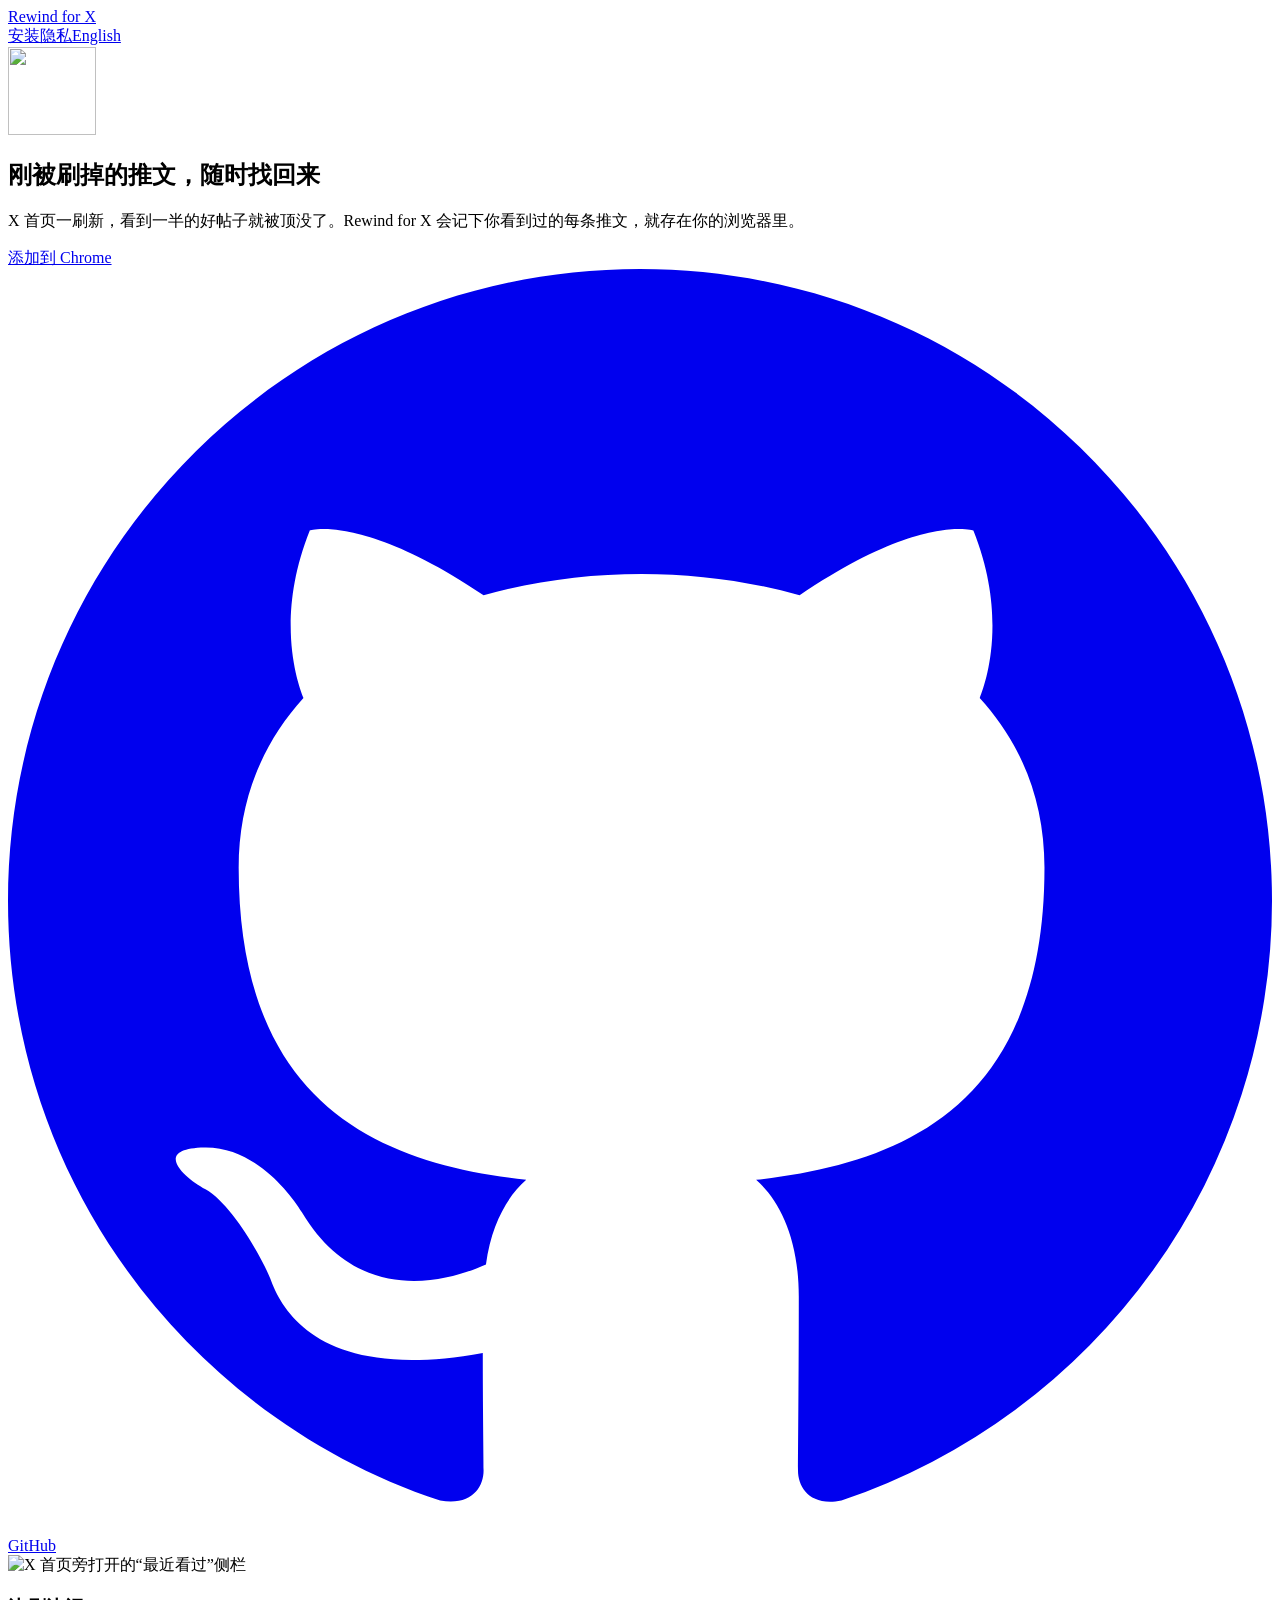
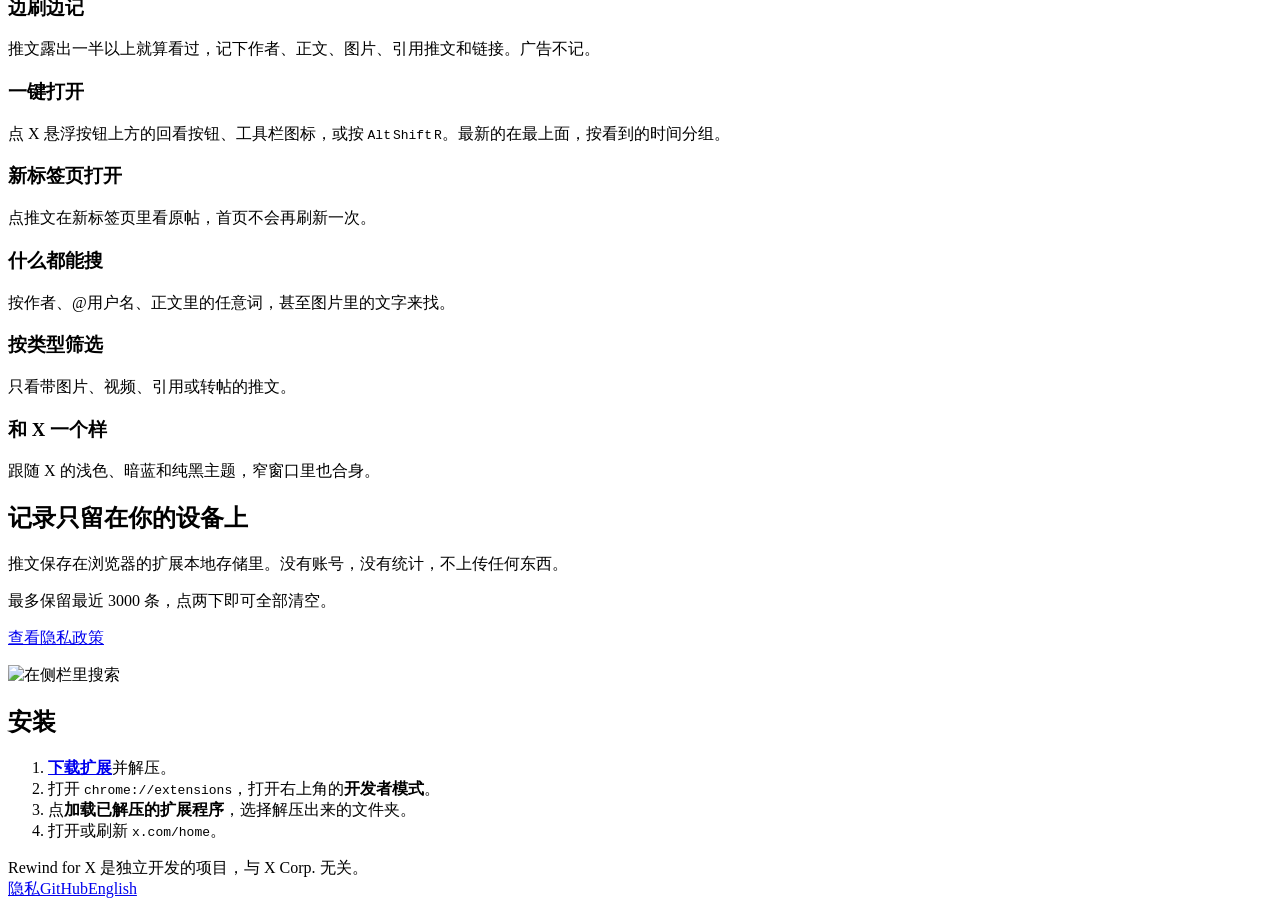
==== site/zh/index.html @ 649a25bd "Website at rewindforx.com English and Chinese home pages, the privacy policy and a 404 page in site/" ====
<!doctype html>
<html lang="zh-CN">
<head>
<meta charset="utf-8">
<meta name="viewport" content="width=device-width, initial-scale=1, viewport-fit=cover">
<title>Rewind for X 推文回看</title>
<meta name="description" content="一个 Chrome 扩展：记下你在 X 首页看到过的推文，被刷新顶掉的帖子也能找回来。数据只存在本机。">
<link rel="canonical" href="https://rewindforx.com/zh/">
<link rel="alternate" hreflang="en" href="https://rewindforx.com/">
<link rel="alternate" hreflang="zh-CN" href="https://rewindforx.com/zh/">
<meta property="og:title" content="Rewind for X 推文回看">
<meta property="og:description" content="刚被刷新顶掉的推文，随时找回来。">
<meta property="og:image" content="https://rewindforx.com/img/og-zh.png">
<meta property="og:url" content="https://rewindforx.com/zh/">
<meta name="twitter:card" content="summary_large_image">
<link rel="icon" href="/favicon.png">
<link rel="stylesheet" href="/style.css">
</head>
<body>
<div class="wrap">
  <header class="top">
    <a class="brand" href="/zh/"><img src="/img/icon.png" alt="">Rewind for X</a>
    <nav><a class="hide-sm" href="#install">安装</a><a href="/privacy/#zh">隐私</a><a href="/" lang="en">English</a></nav>
  </header>

  <section class="hero">
    <img class="icon" src="/img/icon.png" alt="" width="88" height="88">
    <h1>刚被刷掉的推文，随时找回来</h1>
    <p class="lede">X 首页一刷新，看到一半的好帖子就被顶没了。Rewind for X 会记下你看到过的每条推文，就存在你的浏览器里。</p>
    <div class="cta">
      <a class="btn primary" href="#install">添加到 Chrome</a>
      <a class="btn ghost" href="https://github.com/yetone/rewind-for-x"><svg viewBox="0 0 16 16" fill="currentColor" aria-hidden="true"><path d="M8 0C3.58 0 0 3.58 0 8c0 3.54 2.29 6.53 5.47 7.59.4.07.55-.17.55-.38 0-.19-.01-.82-.01-1.49-2.01.37-2.53-.49-2.69-.94-.09-.23-.48-.94-.82-1.13-.28-.15-.68-.52-.01-.53.63-.01 1.08.58 1.23.82.72 1.21 1.87.87 2.33.66.07-.52.28-.87.51-1.07-1.78-.2-3.64-.89-3.64-3.95 0-.87.31-1.59.82-2.15-.08-.2-.36-1.02.08-2.12 0 0 .67-.21 2.2.82.64-.18 1.32-.27 2-.27.68 0 1.36.09 2 .27 1.53-1.04 2.2-.82 2.2-.82.44 1.1.16 1.92.08 2.12.51.56.82 1.27.82 2.15 0 3.07-1.87 3.75-3.65 3.95.29.25.54.73.54 1.48 0 1.07-.01 1.93-.01 2.2 0 .21.15.46.55.38A8.013 8.013 0 0016 8c0-4.42-3.58-8-8-8z"/></svg>GitHub</a>
    </div>
  </section>

  <picture class="shot">
    <source srcset="/img/zh_CN-2-dark.png" media="(prefers-color-scheme: dark)">
    <img src="/img/zh_CN-1-light.png" alt="X 首页旁打开的“最近看过”侧栏" width="1280" height="800">
  </picture>

  <section class="features">
    <div><h3>边刷边记</h3><p>推文露出一半以上就算看过，记下作者、正文、图片、引用推文和链接。广告不记。</p></div>
    <div><h3>一键打开</h3><p>点 X 悬浮按钮上方的回看按钮、工具栏图标，或按 <kbd>Alt</kbd>&#8239;<kbd>Shift</kbd>&#8239;<kbd>R</kbd>。最新的在最上面，按看到的时间分组。</p></div>
    <div><h3>新标签页打开</h3><p>点推文在新标签页里看原帖，首页不会再刷新一次。</p></div>
    <div><h3>什么都能搜</h3><p>按作者、@用户名、正文里的任意词，甚至图片里的文字来找。</p></div>
    <div><h3>按类型筛选</h3><p>只看带图片、视频、引用或转帖的推文。</p></div>
    <div><h3>和 X 一个样</h3><p>跟随 X 的浅色、暗蓝和纯黑主题，窄窗口里也合身。</p></div>
  </section>

  <section class="split">
    <div>
      <h2>记录只留在你的设备上</h2>
      <p>推文保存在浏览器的扩展本地存储里。没有账号，没有统计，不上传任何东西。</p>
      <p>最多保留最近 3000 条，点两下即可全部清空。</p>
      <p><a href="/privacy/#zh">查看隐私政策</a></p>
    </div>
    <picture class="shot">
      <img src="/img/zh_CN-3-search.png" alt="在侧栏里搜索" width="1280" height="800" loading="lazy">
    </picture>
  </section>

  <section class="install" id="install">
    <h2>安装</h2>
    <ol>
      <li><a href="https://github.com/yetone/rewind-for-x/archive/refs/heads/main.zip"><strong>下载扩展</strong></a>并解压。</li>
      <li>打开 <code>chrome://extensions</code>，打开右上角的<strong>开发者模式</strong>。</li>
      <li>点<strong>加载已解压的扩展程序</strong>，选择解压出来的文件夹。</li>
      <li>打开或刷新 <code>x.com/home</code>。</li>
    </ol>
  </section>

  <footer>
    <span>Rewind for X 是独立开发的项目，与 X Corp. 无关。</span>
    <nav><a href="/privacy/#zh">隐私</a><a href="https://github.com/yetone/rewind-for-x">GitHub</a><a href="/" lang="en">English</a></nav>
  </footer>
</div>
</body>
</html>
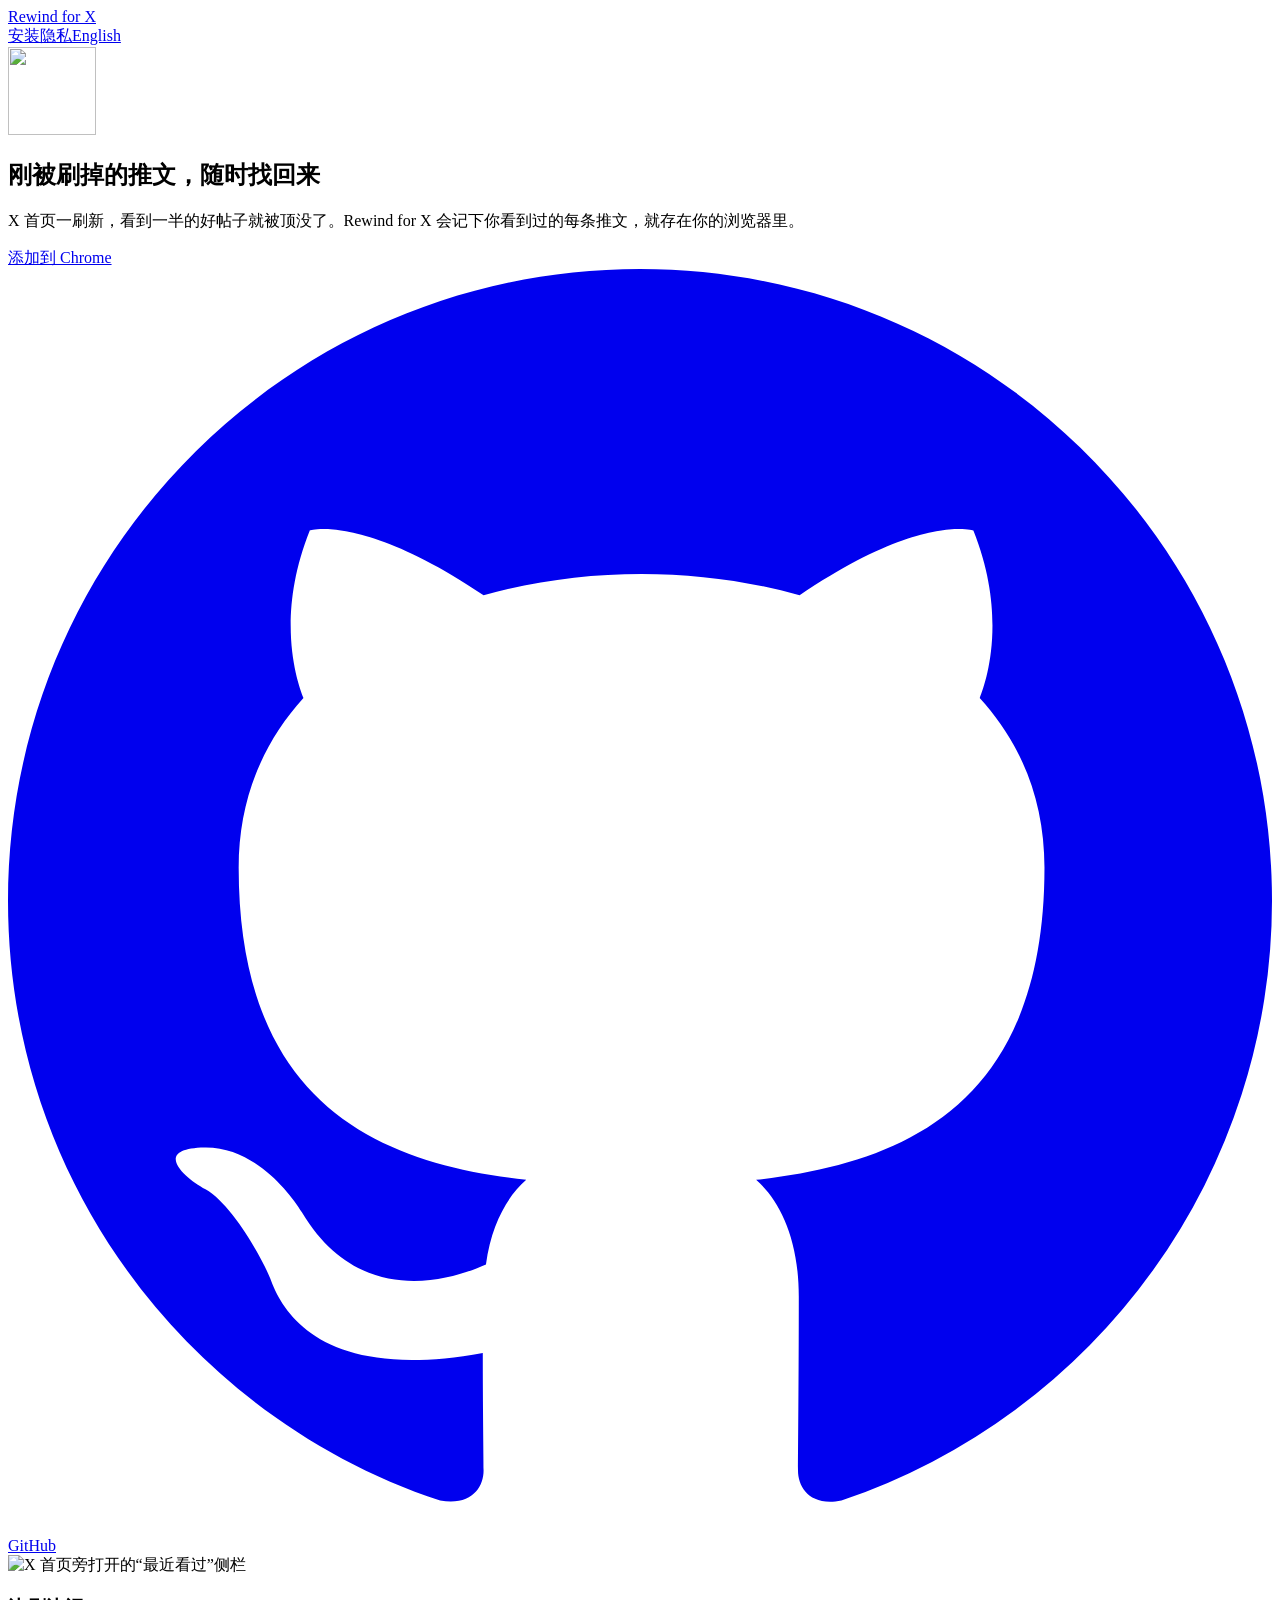
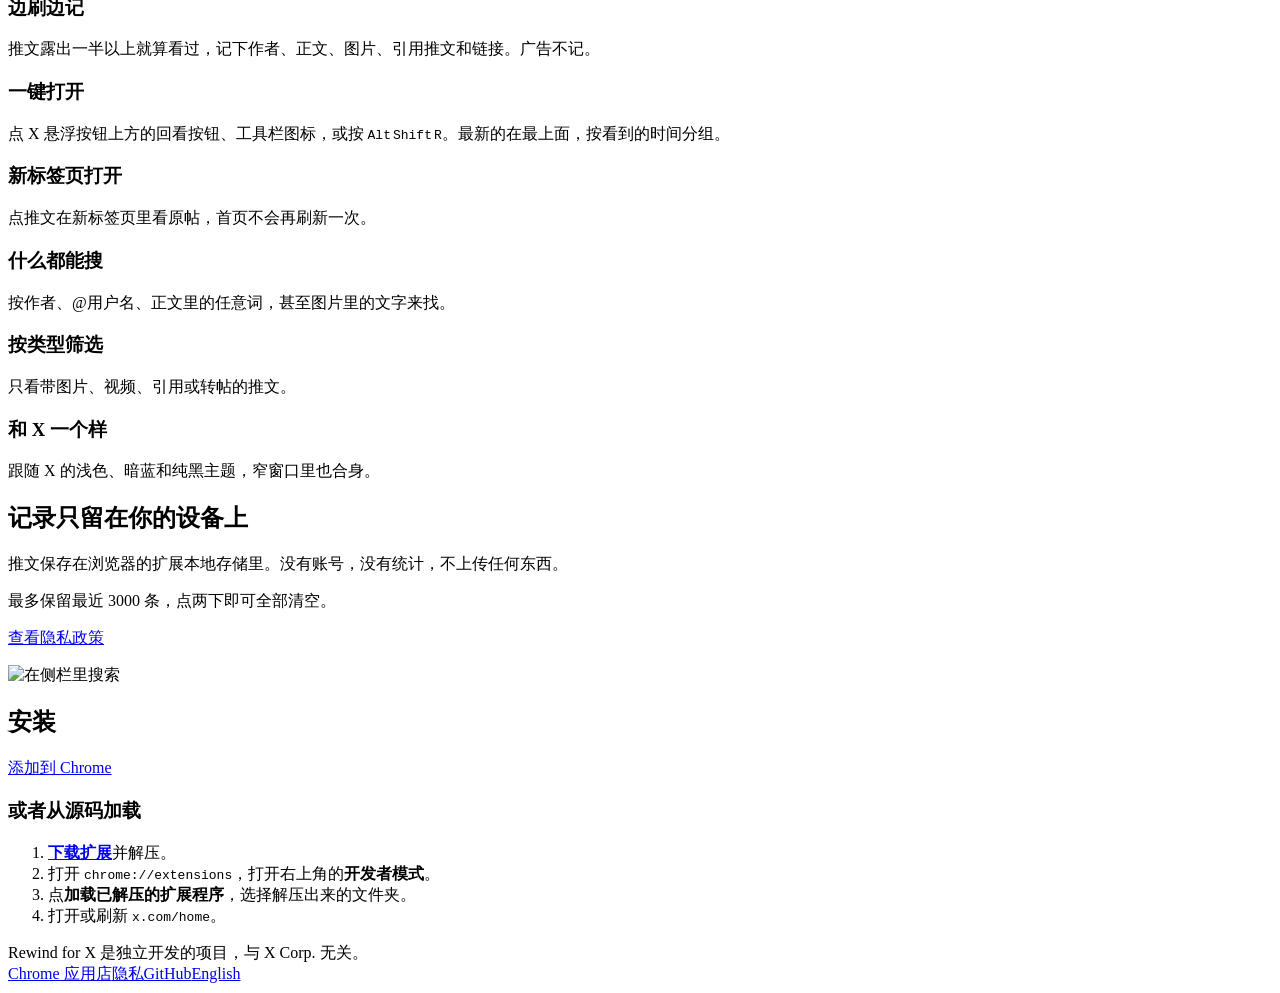
==== commit 83090ece: "Link the Chrome Web Store listing from the README and the website" ====
--- a/site/zh/index.html
+++ b/site/zh/index.html
@@ -28,7 +28,7 @@
     <h1>刚被刷掉的推文，随时找回来</h1>
     <p class="lede">X 首页一刷新，看到一半的好帖子就被顶没了。Rewind for X 会记下你看到过的每条推文，就存在你的浏览器里。</p>
     <div class="cta">
-      <a class="btn primary" href="#install">添加到 Chrome</a>
+      <a class="btn primary" href="https://chromewebstore.google.com/detail/rewind-for-x/ejigodeghgpnkcicikcfmhiedgdecdal?hl=zh-CN">添加到 Chrome</a>
       <a class="btn ghost" href="https://github.com/yetone/rewind-for-x"><svg viewBox="0 0 16 16" fill="currentColor" aria-hidden="true"><path d="M8 0C3.58 0 0 3.58 0 8c0 3.54 2.29 6.53 5.47 7.59.4.07.55-.17.55-.38 0-.19-.01-.82-.01-1.49-2.01.37-2.53-.49-2.69-.94-.09-.23-.48-.94-.82-1.13-.28-.15-.68-.52-.01-.53.63-.01 1.08.58 1.23.82.72 1.21 1.87.87 2.33.66.07-.52.28-.87.51-1.07-1.78-.2-3.64-.89-3.64-3.95 0-.87.31-1.59.82-2.15-.08-.2-.36-1.02.08-2.12 0 0 .67-.21 2.2.82.64-.18 1.32-.27 2-.27.68 0 1.36.09 2 .27 1.53-1.04 2.2-.82 2.2-.82.44 1.1.16 1.92.08 2.12.51.56.82 1.27.82 2.15 0 3.07-1.87 3.75-3.65 3.95.29.25.54.73.54 1.48 0 1.07-.01 1.93-.01 2.2 0 .21.15.46.55.38A8.013 8.013 0 0016 8c0-4.42-3.58-8-8-8z"/></svg>GitHub</a>
     </div>
   </section>
@@ -61,6 +61,8 @@
 
   <section class="install" id="install">
     <h2>安装</h2>
+    <p class="store"><a class="btn primary" href="https://chromewebstore.google.com/detail/rewind-for-x/ejigodeghgpnkcicikcfmhiedgdecdal?hl=zh-CN">添加到 Chrome</a></p>
+    <h3>或者从源码加载</h3>
     <ol>
       <li><a href="https://github.com/yetone/rewind-for-x/archive/refs/heads/main.zip"><strong>下载扩展</strong></a>并解压。</li>
       <li>打开 <code>chrome://extensions</code>，打开右上角的<strong>开发者模式</strong>。</li>
@@ -71,7 +73,7 @@
 
   <footer>
     <span>Rewind for X 是独立开发的项目，与 X Corp. 无关。</span>
-    <nav><a href="/privacy/#zh">隐私</a><a href="https://github.com/yetone/rewind-for-x">GitHub</a><a href="/" lang="en">English</a></nav>
+    <nav><a href="https://chromewebstore.google.com/detail/rewind-for-x/ejigodeghgpnkcicikcfmhiedgdecdal?hl=zh-CN">Chrome 应用店</a><a href="/privacy/#zh">隐私</a><a href="https://github.com/yetone/rewind-for-x">GitHub</a><a href="/" lang="en">English</a></nav>
   </footer>
 </div>
 </body>
